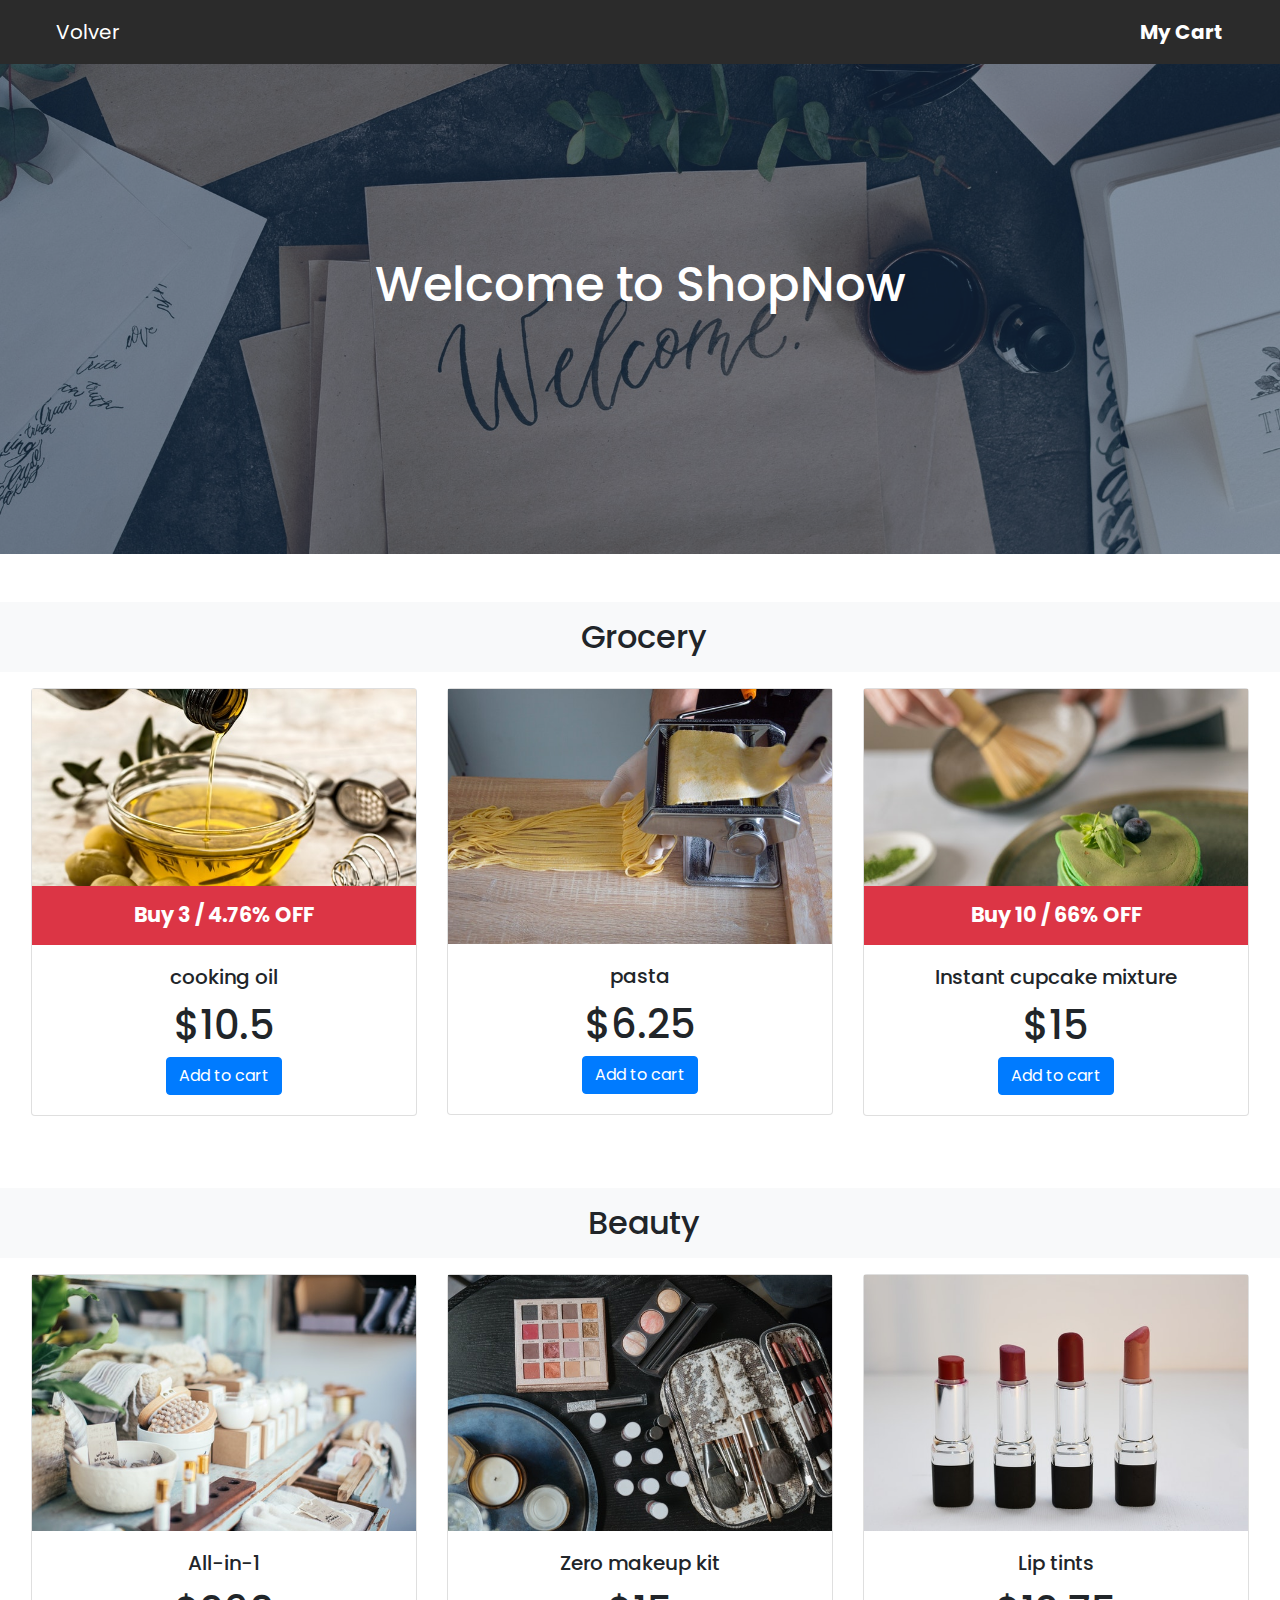
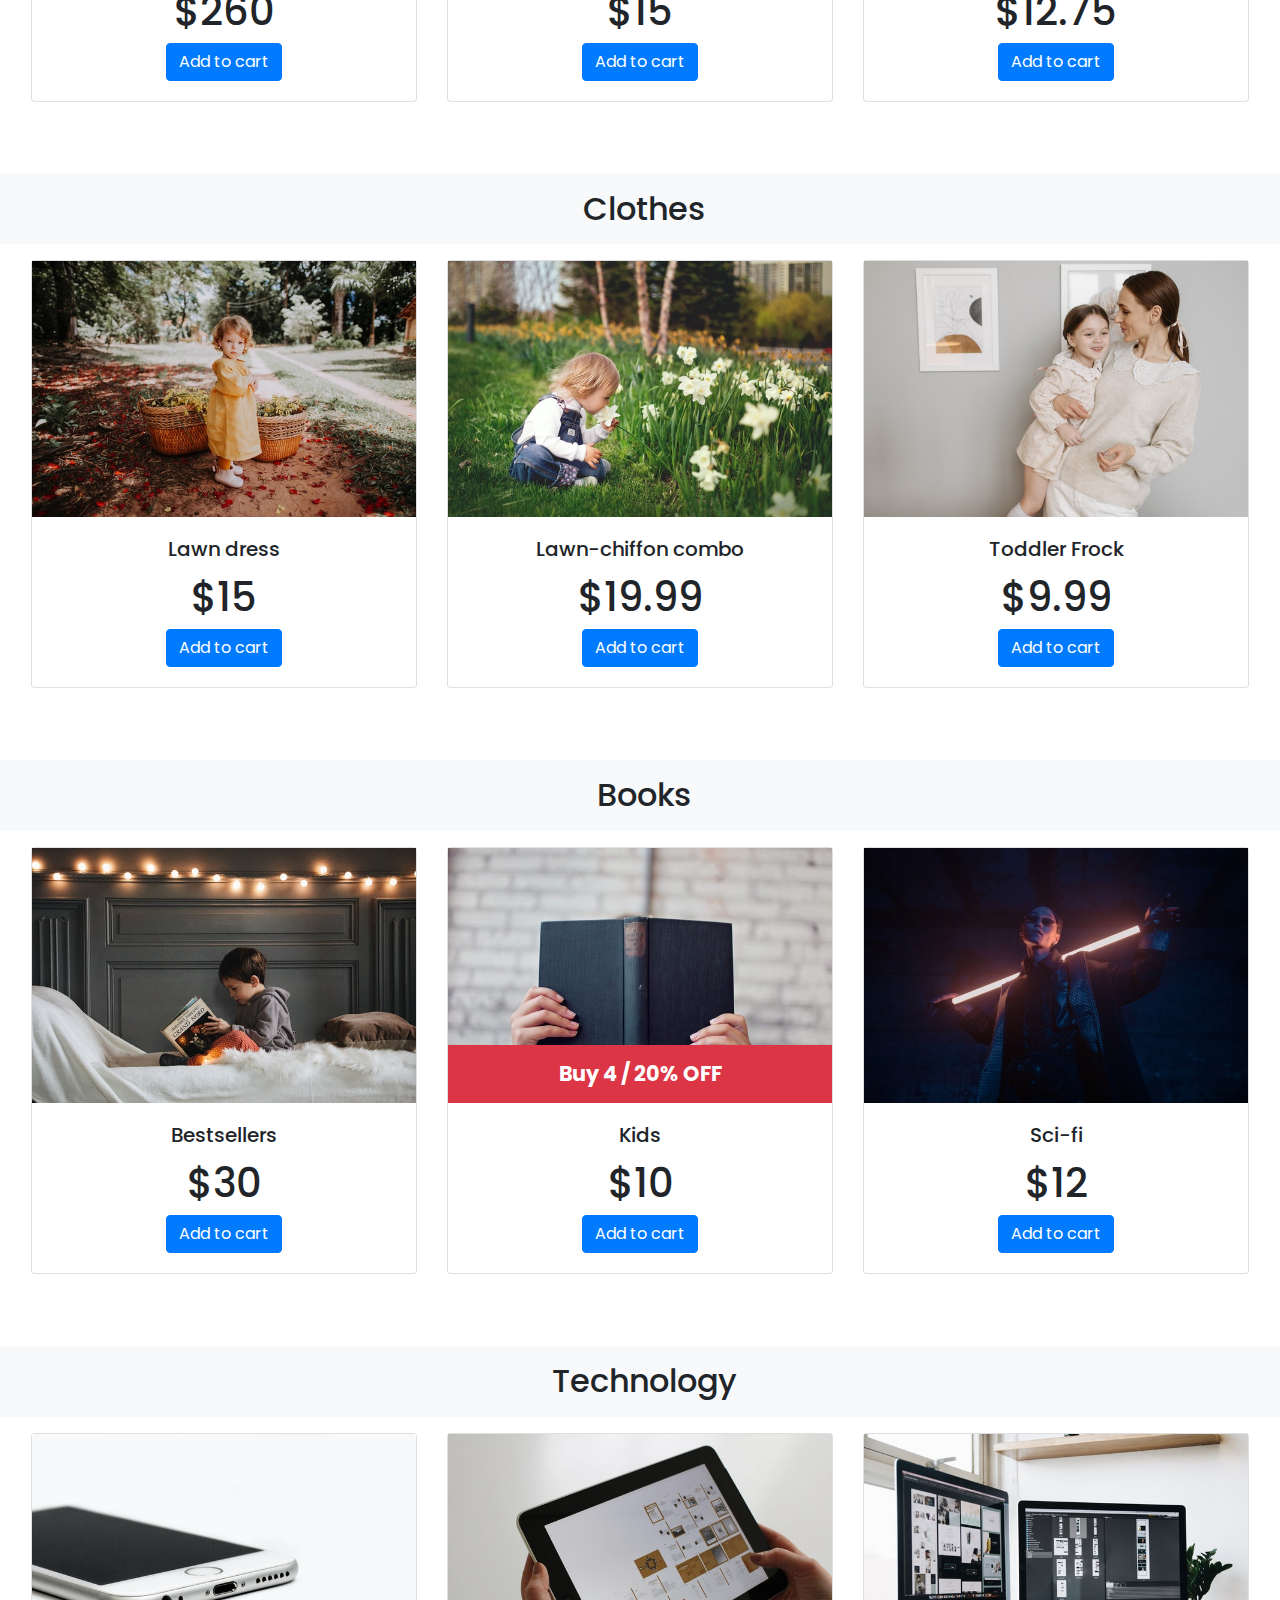
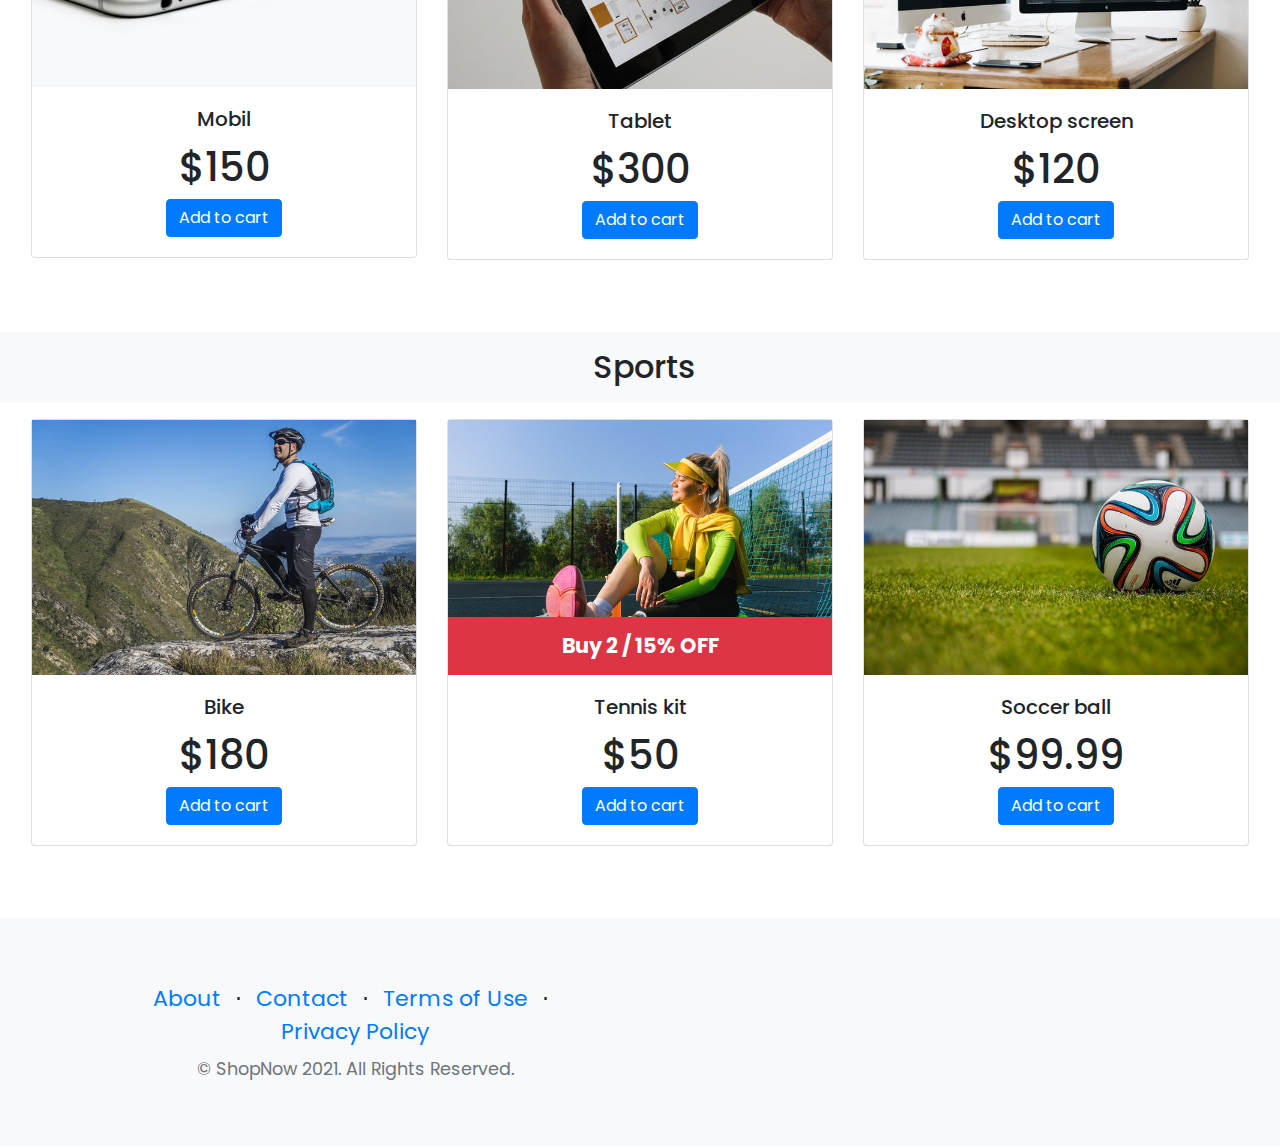
==== grocery.html @ 5a25012a "first commit" ====
<!DOCTYPE html>
<html lang="en">
  <head>
    <meta charset="UTF-8" />
    <meta name="viewport" content="width=device-width, initial-scale=1.0" />
    <!-- bootstrap -->
    <link
      rel="stylesheet"
      href="https://stackpath.bootstrapcdn.com/bootstrap/4.3.1/css/bootstrap.min.css"
      integrity="sha384-ggOyR0iXCbMQv3Xipma34MD+dH/1fQ784/j6cY/iJTQUOhcWr7x9JvoRxT2MZw1T"
      crossorigin="anonymous"
    />
    <!-- font awesome -->
    <link
      rel="stylesheet"
      href="https://use.fontawesome.com/releases/v5.8.1/css/all.css"
      integrity="sha384-50oBUHEmvpQ+1lW4y57PTFmhCaXp0ML5d60M1M7uH2+nqUivzIebhndOJK28anvf"
      crossorigin="anonymous"
    />

    <link rel="stylesheet" href="css/grocery.css" />
    <meta http-equiv="X-UA-Compatible" content="ie=edge" />
    <title>ShopNow</title>
  </head>

  <body>
    <!-- navbar -->
    <nav class="navbar navbar-expand-md bg-secondary sticky-top navbar-dark px-lg-5">
      <a class="navbar-brand text-white" href="index.html"
        ><span><i class="fas fa-shopping-cart mr-2"></i></span>
        <span>Volver</span>
      </a>
      <button
        class="navbar-toggler"
        type="button"
        data-toggle="collapse"
        data-target="#navbarSupportedContent"
        aria-controls="navbarSupportedContent"
        aria-expanded="false"
        aria-label="Toggle navigation"
      >
        <span class="navbar-toggler-icon"></span>
      </button>

      <div class="collapse navbar-collapse" id="navbarSupportedContent">
        <ul class="navbar-nav ml-auto">
          <li class="nav-item">
            <a
              class="nav-link text-white btn"
              id="cart"
              type="button"
              data-toggle="modal"
              data-target="#cartModal"
              onclick="printCart()"
              ><i class="fas fa-cart-arrow-down"></i> My Cart</a
            >
          </li>
        </ul>
      </div>
    </nav>

    <!-- header  -->
    <header class="masthead mb-5">
      <div class="container position-relative">
        <div class="row justify-content-center">
          <div class="col-xl-6">
            <div class="text-center text-white">
              <!-- Page heading-->
              <h1 class="mb-5">Welcome to ShopNow</h1>
            </div>
          </div>
        </div>
      </div>
    </header>

    <!-- Grocery part -->
    <section id="grocery" class="mb-5">
      <div>
        <h2 class="text-center mt-5 mb-3 p-3 bg-light">
          <i class="fas fa-shopping-basket mr-2"></i>Grocery
        </h2>
      </div>
      <div class="row m-3 justify-content-around">
        <div class="col-sm-5 col-lg-4 mb-4">
          <div class="card">
            <div class="card-image">
              <img src="./images/products/pexels-pixabay-33783.jpg" alt="" />
              <span class="badge badge-danger w-100 discount"></span>
            </div>
            <div class="card-body text-center">
              <h5 class="card-title">cooking oil</h5>
              <h1 class="card-text">$10.5</h1>
              <button
                type="button"
                onclick="addToCart(1)"
                class="btn btn-primary"
              >
                Add to cart
              </button>
            </div>
          </div>
        </div>
        <div class="col-sm-5 col-lg-4 mb-4">
          <div class="card">
            <div class="card-image">
              <img src="./images/products/pexels-valeria-la-terra-4699965.jpg" alt="" />
              <span class="badge badge-danger w-100 discount"></span>
            </div>
            <div class="card-body text-center">
              <h5 class="card-title">pasta</h5>
              <h1 class="card-text">$6.25</h1>
              <button
                type="button"
                onclick="addToCart(2)"
                class="btn btn-primary"
              >
                Add to cart
              </button>
            </div>
          </div>
        </div>
        <div class="col-sm-5 col-lg-4 mb-4">
          <div class="card">
            <div class="card-image">
              <img src="./images/products/pexels-monstera-7144905.jpg" alt="" />
              <span class="badge badge-danger w-100 discount"></span>
            </div>
            <div class="card-body text-center">
              <h5 class="card-title">Instant cupcake mixture</h5>
              <h1 class="card-text">$15</h1>
              <button
                type="button"
                onclick="addToCart(3)"
                class="btn btn-primary"
              >
                Add to cart
              </button>
            </div>
          </div>
        </div>
      </div>
    </section>

    <!-- beauty part -->
    <section id="beauty" class="mb-5">
      <h2 class="text-center mt-3 p-3 bg-light"><i class="fas fa-heart mr-2"></i>Beauty</h2>
      <div class="row m-3 justify-content-around">
        <div class="col-sm-5 col-lg-4 mb-4">
          <div class="card">
            <div class="card-image">
              <img src="./images/products/pexels-rachel-claire-5490778.jpg" alt="" />
              <span class="badge badge-danger w-100 discount"></span>
            </div>
            <div class="card-body text-center">
              <h5 class="card-title">All-in-1</h5>
              <h1 class="card-text">$260</h1>
              <button
                type="button"
                onclick="addToCart(4)"
                class="btn btn-primary"
              >
                Add to cart
              </button>
            </div>
          </div>
        </div>
        <div class="col-sm-5 col-lg-4 mb-4">
          <div class="card">
            <div class="card-image">
              <img src="./images/products/pexels-cottonbro-4620873.jpg" alt="" />
              <span class="badge badge-danger w-100 discount"></span>
            </div>
            <div class="card-body text-center">
              <h5 class="card-title">Zero makeup kit</h5>
              <h1 class="card-text">$15</h1>
              <button
                type="button"
                onclick="addToCart(5)"
                class="btn btn-primary"
              >
                Add to cart
              </button>
            </div>
          </div>
        </div>
        <div class="col-sm-5 col-lg-4 mb-4">
          <div class="card">
            <div class="card-image">
              <img src="./images/products/pexels-dids-1625037.jpg" alt="" />
              <span class="badge badge-danger w-100 discount"></span>
            </div>
            <div class="card-body text-center">
              <h5 class="card-title">Lip tints</h5>
              <h1 class="card-text">$12.75</h1>
              <button
                type="button"
                onclick="addToCart(6)"
                class="btn btn-primary"
              >
                Add to cart
              </button>
            </div>
          </div>
        </div>
      </div>
    </section>

    <!-- clothes part -->
    <section id="clothes" class="mb-5">
      <h2 class="text-center mt-3 p-3 bg-light"><i class="fas fa-tshirt mr-2"></i>Clothes</h2>
      <div  class="row m-3 justify-content-around">
        <div class="col-sm-5 col-lg-4 mb-4">
          <div class="card">
            <div class="card-image">
              <img src="./images/products/pexels-misha-voguel-7421925.jpg" alt="" />
              <span class="badge badge-danger w-100 discount"></span>
            </div>
            <div class="card-body text-center">
              <h5 class="card-title">Lawn dress</h5>
              <h1 class="card-text">$15</h1>
              <button
                type="button"
                onclick="addToCart(7)"
                class="btn btn-primary"
              >
                Add to cart
              </button>
            </div>
          </div>
        </div>
        <div class="col-sm-5 col-lg-4 mb-4">
          <div class="card">
            <div class="card-image">
              <img src="./images/products/pexels-tetyana-kovyrina-1879288.jpg" alt="" />
              <span class="badge badge-danger w-100 discount"></span>
            </div>
            <div class="card-body text-center">
              <h5 class="card-title">Lawn-chiffon combo</h5>
              <h1 class="card-text">$19.99</h1>
              <button
                type="button"
                onclick="addToCart(8)"
                class="btn btn-primary"
              >
                Add to cart
              </button>
            </div>
          </div>
        </div>
        <div class="col-sm-5 col-lg-4 mb-4">
          <div class="card">
            <div class="card-image">
              <img src="./images/products/pexels-pavel-danilyuk-6999299.jpg" alt="" />
              <span class="badge badge-danger w-100 discount"></span>
            </div>
            <div class="card-body text-center">
              <h5 class="card-title">Toddler Frock</h5>
              <h1 class="card-text">$9.99</h1>
              <button
                type="button"
                onclick="addToCart(9)"
                class="btn btn-primary"
              >
                Add to cart
              </button>
            </div>
          </div>
        </div>
      </div>
    </section>

    <!-- books part -->
    <section id="books" class="mb-5">
      <h2 class="text-center mt-3 p-3 bg-light"><i class="fas fa-book mr-2"></i>Books</h2>
      <div  class="row m-3 justify-content-around">
        <div class="col-sm-5 col-lg-4 mb-4">
          <div class="card">
            <div class="card-image">
              <img src="./images/products/pexels-maël-balland-3457273.jpg" alt="" />
              <span class="badge badge-danger w-100 discount"></span>
            </div>
            <div class="card-body text-center">
              <h5 class="card-title">Bestsellers</h5>
              <h1 class="card-text">$30</h1>
              <button
                type="button"
                onclick="addToCart(10)"
                class="btn btn-primary"
              >
                Add to cart
              </button>
            </div>
          </div>
        </div>
        <div class="col-sm-5 col-lg-4 mb-4">
          <div class="card">
            <div class="card-image">
              <img src="./images/products/pexels-leah-kelley-373465.jpg" alt="" />
              <span class="badge badge-danger w-100 discount"></span>
            </div>
            <div class="card-body text-center">
              <h5 class="card-title">Kids</h5>
              <h1 class="card-text">$10</h1>
              <button
                type="button"
                onclick="addToCart(11)"
                class="btn btn-primary"
              >
                Add to cart
              </button>
            </div>
          </div>
        </div>
        <div class="col-sm-5 col-lg-4 mb-4">
          <div class="card">
            <div class="card-image">
              <img src="./images/products/pexels-cottonbro-4904563.jpg" alt="" />
              <span class="badge badge-danger w-100 discount"></span>
            </div>
            <div class="card-body text-center">
              <h5 class="card-title">Sci-fi</h5>
              <h1 class="card-text">$12</h1>
              <button
                type="button"
                onclick="addToCart(12)"
                class="btn btn-primary"
              >
                Add to cart
              </button>
            </div>
          </div>
        </div>
      </div>
    </section>

    <!-- technology part -->
    <section id="technology" class="mb-5">
      <h2 class="text-center mt-3 p-3 bg-light"><i class="fas fa-mobile-alt mr-2"></i>Technology</h2>
      <div  class="row m-3 justify-content-around">
        <div class="col-sm-5 col-lg-4 mb-4">
          <div class="card">
            <div class="card-image">
              <img src="./images/products/pexels-math-249324.jpg" alt="" />
              <span class="badge badge-danger w-100 discount"></span>
            </div>
            <div class="card-body text-center">
              <h5 class="card-title">Mobil</h5>
              <h1 class="card-text">$150</h1>
              <button
                type="button"
                onclick="addToCart(13)"
                class="btn btn-primary"
              >
                Add to cart
              </button>
            </div>
          </div>
        </div>
        <div class="col-sm-5 col-lg-4 mb-4">
          <div class="card">
            <div class="card-image">
              <img src="./images/products/pexels-pixabay-221185.jpg" alt="" />
              <span class="badge badge-danger w-100 discount"></span>
            </div>
            <div class="card-body text-center">
              <h5 class="card-title">Tablet</h5>
              <h1 class="card-text">$300</h1>
              <button
                type="button"
                onclick="addToCart(14)"
                class="btn btn-primary"
              >
                Add to cart
              </button>
            </div>
          </div>
        </div>
        <div class="col-sm-5 col-lg-4 mb-4">
          <div class="card">
            <div class="card-image">
              <img src="./images/products/pexels-tranmautritam-326501.jpg" alt="" />
              <span class="badge badge-danger w-100 discount"></span>
            </div>
            <div class="card-body text-center">
              <h5 class="card-title">Desktop screen</h5>
              <h1 class="card-text">$120</h1>
              <button
                type="button"
                onclick="addToCart(15)"
                class="btn btn-primary"
              >
                Add to cart
              </button>
            </div>
          </div>
        </div>
      </div>
    </section>

    <!-- sports part -->
    <section id="sports" class="mb-5">
      <h2 class="text-center mt-3 p-3 bg-light"><i class="fas fa-basketball-ball mr-2"></i>Sports</h2>
      <div  class="row m-3 justify-content-around">
        <div class="col-sm-5 col-lg-4 mb-4">
          <div class="card">
            <div class="card-image">
              <img src="./images/products/pexels-pixabay-163491.jpg" alt="" />
              <span class="badge badge-danger w-100 discount"></span>
            </div>
            <div class="card-body text-center">
              <h5 class="card-title">Bike</h5>
              <h1 class="card-text">$180</h1>
              <button
                type="button"
                onclick="addToCart(16)"
                class="btn btn-primary"
              >
                Add to cart
              </button>
            </div>
          </div>
        </div>
        <div class="col-sm-5 col-lg-4 mb-4">
          <div class="card">
            <div class="card-image">
              <img src="./images/products/pexels-anna-shvets-5069176.jpg" alt="" />
              <span class="badge badge-danger w-100 discount"></span>
            </div>
            <div class="card-body text-center">
              <h5 class="card-title">Tennis kit</h5>
              <h1 class="card-text">$50</h1>
              <button
                type="button"
                onclick="addToCart(17)"
                class="btn btn-primary"
              >
                Add to cart
              </button>
            </div>
          </div>
        </div>
        <div class="col-sm-5 col-lg-4 mb-4">
          <div class="card">
            <div class="card-image">
              <img src="./images/products/pexels-pixabay-47354.jpg" alt="" />
              <span class="badge badge-danger w-100 discount"></span>
            </div>
            <div class="card-body text-center">
              <h5 class="card-title">Soccer ball</h5>
              <h1 class="card-text">$99.99</h1>
              <button
                type="button"
                onclick="addToCart(18)"
                class="btn btn-primary"
              >
                Add to cart
              </button>
            </div>
          </div>
        </div>
      </div>
    </section>

    <!-- Footer-->
    <footer class="footer bg-light">
        <div class="container">
            <div class="row">
                <div class="col-lg-6 h-100 text-center text-lg-start my-auto">
                    <ul class="list-inline mb-2">
                        <li class="list-inline-item"><a href="#!">About</a></li>
                        <li class="list-inline-item">⋅</li>
                        <li class="list-inline-item"><a href="#!">Contact</a></li>
                        <li class="list-inline-item">⋅</li>
                        <li class="list-inline-item"><a href="#!">Terms of Use</a></li>
                        <li class="list-inline-item">⋅</li>
                        <li class="list-inline-item"><a href="#!">Privacy Policy</a></li>
                    </ul>
                    <p class="text-muted small mb-4 mb-lg-0">&copy; ShopNow 2021. All Rights Reserved.</p>
                </div>
                <div class="col-lg-6 h-100 text-center text-lg-end my-auto">
                    <ul class="list-inline mb-0">
                        <li class="list-inline-item me-4">
                            <a href="#!"><i class="fab fa-facebook-square fa-2x"></i></i></a>
                        </li>
                        <li class="list-inline-item me-4">
                            <a href="#!"><i class="fab fa-twitter fa-2x"></i></i></a>
                        </li>
                        <li class="list-inline-item">
                            <a href="#!"><i class="fab fa-instagram fa-2x"></i></a>
                        </li>
                    </ul>
                </div>
            </div>
        </div>
    </footer>

    <!-- modal -->
    <aside>
      <div
        class="modal fade"
        id="cartModal"
        tabindex="-1"
        role="dialog"
        aria-labelledby="cartModalTitle"
        aria-hidden="true"
      >
        <div class="modal-dialog modal-dialog-scrollable" role="document">
          <div class="modal-content">
            <div class="modal-header">
              <h5 class="modal-title" id="cartModalScrollableTitle">
                <i class="fas fa-cart-arrow-down"></i>My Cart
              </h5>
              <button
                type="button"
                class="close"
                data-dismiss="modal"
                aria-label="Close"
              >
                <span aria-hidden="true">&times;</span>
              </button>
            </div>
            <div class="modal-body">
              <!-- listing items starts -->
              <div>
                <table class="table table-hover" id="items">
                <table/>
                <table class="table" id="table">
                </table>
                <div class="text-center">
                  <a href="checkout.html" class="btn btn-primary m-3"
                    >Checkout</a
                  >
                  <button type="button" class="btn btn-primary" id="clean">
                    Clean Cart
                  </button>
                </div>
              </div>
              <!-- listing items ends -->
            </div>
            <div class="modal-footer justify-content-between">
              <button
                type="button"
                class="btn btn-secondary"
                data-dismiss="modal"
              >
                Close
              </button>
            </div>
          </div>
        </div>
      </div>
    </aside>

    <!-- script tags -->
    <script
      src="https://code.jquery.com/jquery-3.3.1.slim.min.js"
      integrity="sha384-q8i/X+965DzO0rT7abK41JStQIAqVgRVzpbzo5smXKp4YfRvH+8abtTE1Pi6jizo"
      crossorigin="anonymous"
    ></script>
    <script
      src="https://stackpath.bootstrapcdn.com/bootstrap/4.3.1/js/bootstrap.min.js"
      integrity="sha384-JjSmVgyd0p3pXB1rRibZUAYoIIy6OrQ6VrjIEaFf/nJGzIxFDsf4x0xIM+B07jRM"
      crossorigin="anonymous"
    ></script>
    <script src="js/grocery.js"></script>
  </body>
</html>
---- css/grocery.css ----
@import url("https://fonts.googleapis.com/css?family=Poppins");

body {
  font-family: Poppins;
  font-size: 10px;
}
ul {
  padding-left: 0;
  list-style-type: none;
}

/* navbar */
.navbar {
  background-color: rgb(43, 43, 43) !important;
}
.nav-link {
  color: rgb(255, 255, 255);
  font-size: 20px;
  font-weight: bold;
}
.nav-link:hover {
  color: white;
}

.price {
  position: absolute;
  right: 0;
  margin-right: 1rem;
}

/* header  */
header.masthead {
  position: relative;
  background-color: #343a40;
  background: url("../images/pexels-cottonbro-3826676.jpg") no-repeat center
    center;
  background-size: cover;
  padding-top: 8rem;
  padding-bottom: 8rem;
}

header.masthead:before {
  content: "";
  position: absolute;
  background-color: #1c375e;
  height: 100%;
  width: 100%;
  top: 0;
  left: 0;
  opacity: 0.5;
}

header.masthead h1,
header.masthead .h1 {
  font-size: 2rem;
}

@media (min-width: 768px) {
  header.masthead {
    padding-top: 12rem;
    padding-bottom: 12rem;
  }
  header.masthead h1,
  header.masthead .h1 {
    font-size: 3rem;
  }
}

/* cards  */
.card-image {
  position: relative;
}

.card-image img {
  max-width: 100%;
}

.discount {
  position: absolute;
  bottom: 0px;
  left: 0px;
  border-radius: 0px;
  padding: 0.6em;
  font-size: 0.9rem;
}

/* footer  */
footer.footer {
  padding-top: 4rem;
  padding-bottom: 4rem;
}

/* modal  */
.modal {
  padding-right: 0 !important;
}

.item__row td {
  vertical-align: middle !important;
}

.thead-light tr th:first-of-type {
  text-align: left;
}

/* tablet  */
@media (min-width: 576px) {
  body {
    font-size: 16px;
  }
}

/* desktop  */
@media (min-width: 1200px) {
  body {
    font-size: 22px;
  }

  .modal-dialog {
    max-width: 700px;
  }

  .discount {
    padding: 0.9em;
    font-size: 1.3rem;
  }
}
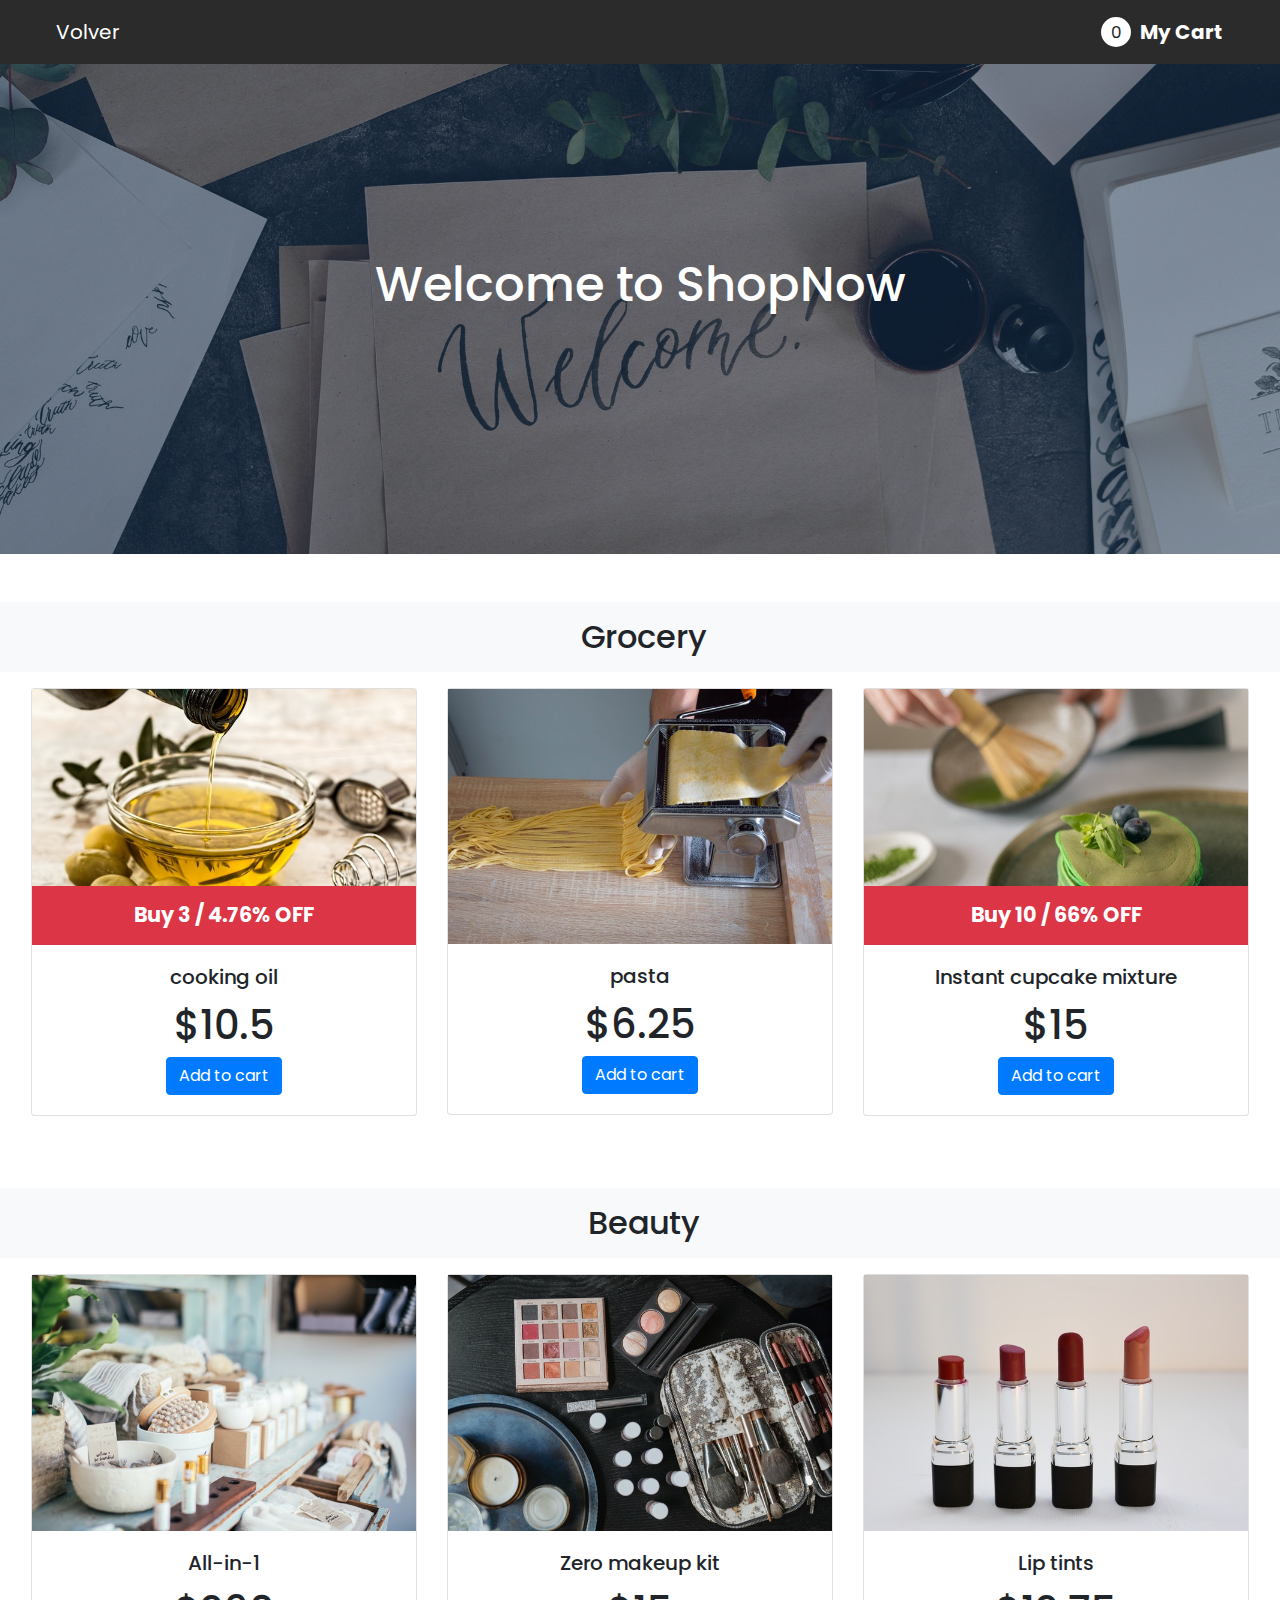
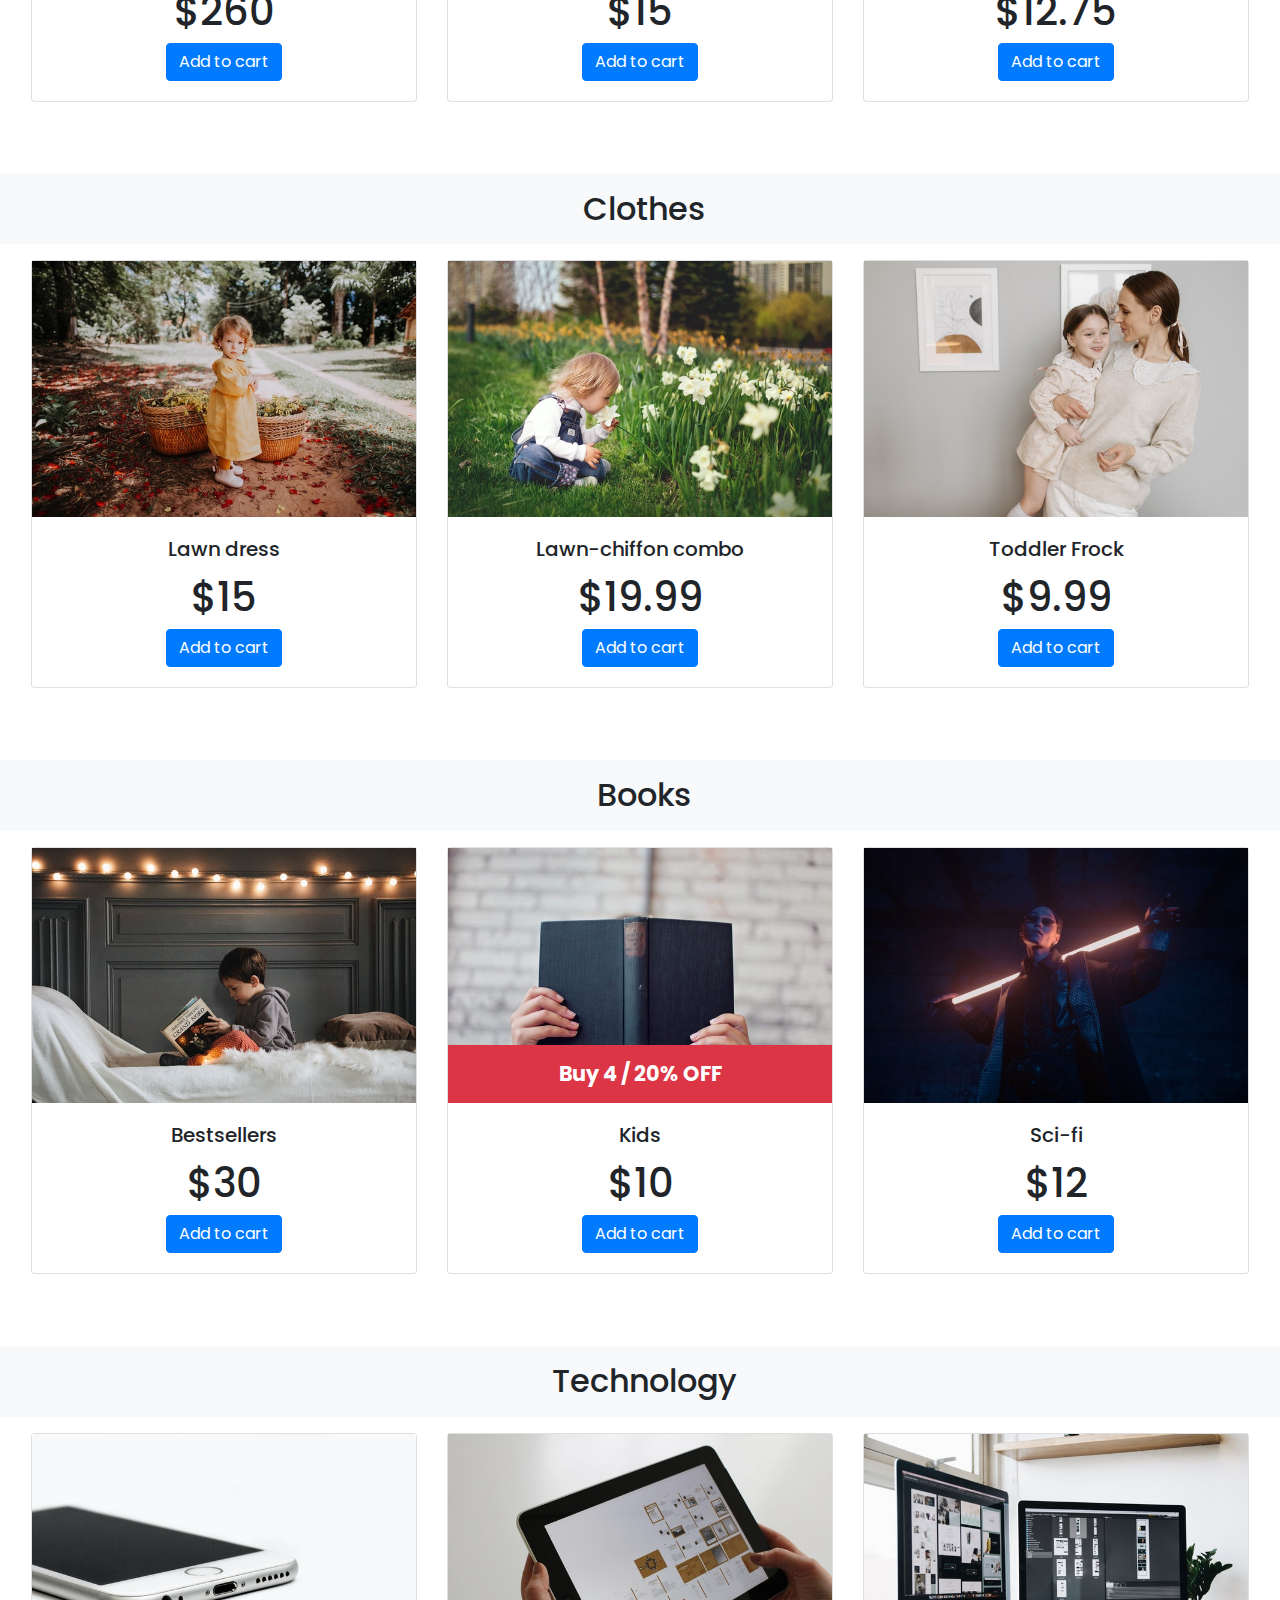
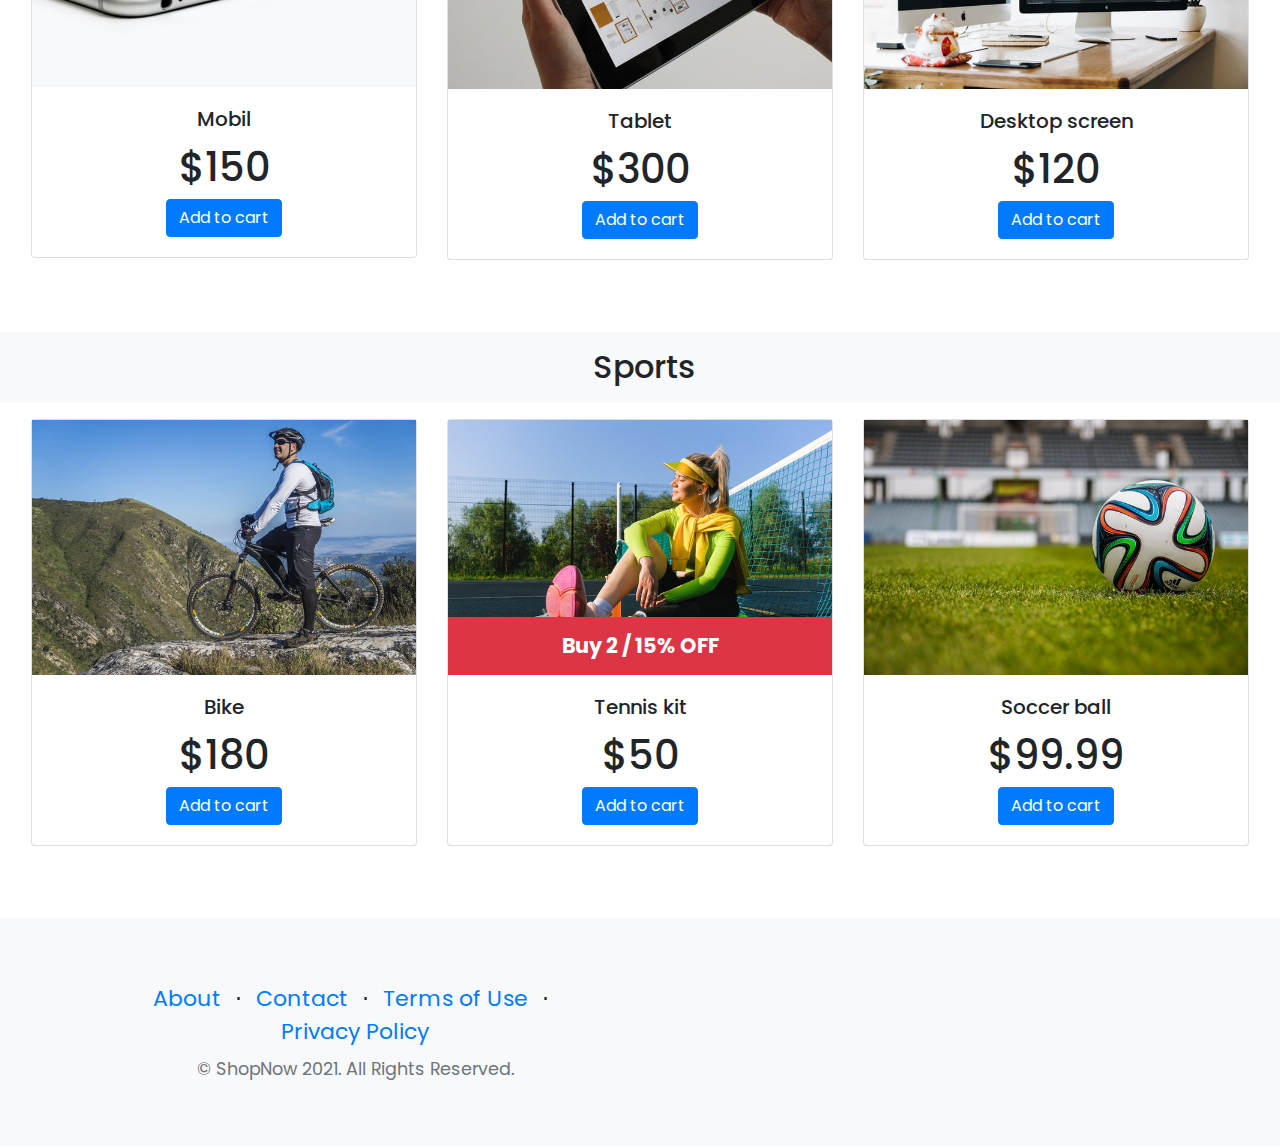
==== commit c7d76b0d: "items counter added" ====
--- a/grocery.html
+++ b/grocery.html
@@ -45,6 +45,7 @@
       <div class="collapse navbar-collapse" id="navbarSupportedContent">
         <ul class="navbar-nav ml-auto">
           <li class="nav-item">
+            <span class="nav-counter" id="counter">0</span>
             <a
               class="nav-link text-white btn"
               id="cart"
--- a/css/grocery.css
+++ b/css/grocery.css
@@ -4,6 +4,7 @@
   font-family: Poppins;
   font-size: 10px;
 }
+
 ul {
   padding-left: 0;
   list-style-type: none;
@@ -13,13 +14,32 @@
 .navbar {
   background-color: rgb(43, 43, 43) !important;
 }
+
 .nav-link {
   color: rgb(255, 255, 255);
   font-size: 20px;
   font-weight: bold;
 }
+
 .nav-link:hover {
   color: white;
+}
+
+.nav-item {
+  display: flex;
+  align-items: center;
+  justify-content: center;
+}
+
+.nav-counter {
+  min-height: 30px;
+  min-width: 30px;
+  margin-right: 10px;
+  padding: 0.2em 0.5em 0;
+  background-color: white;
+  border-radius: 50%;
+  text-align: center;
+  font-size: 1.05rem;
 }
 
 .price {
@@ -108,6 +128,10 @@
   body {
     font-size: 16px;
   }
+
+  .nav-counter {
+    margin-right: 0;
+  }
 }
 
 /* desktop  */
